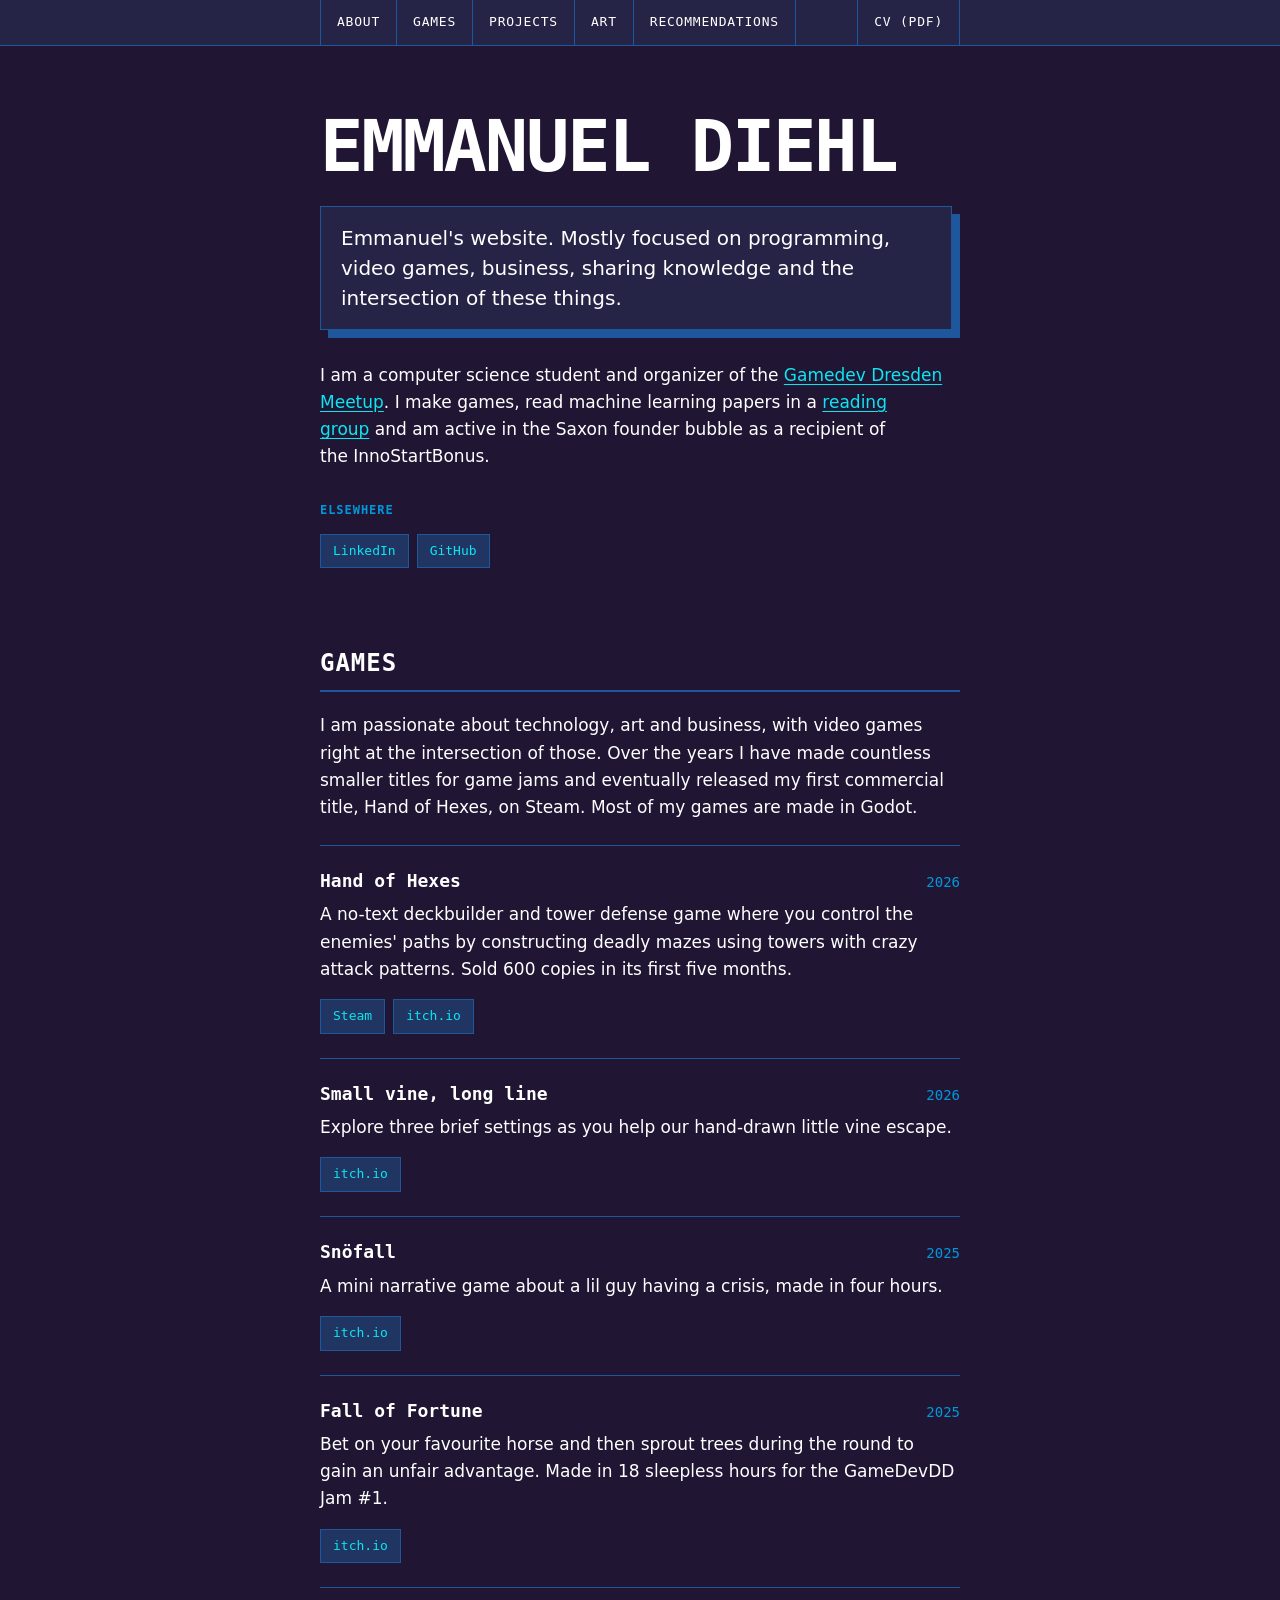
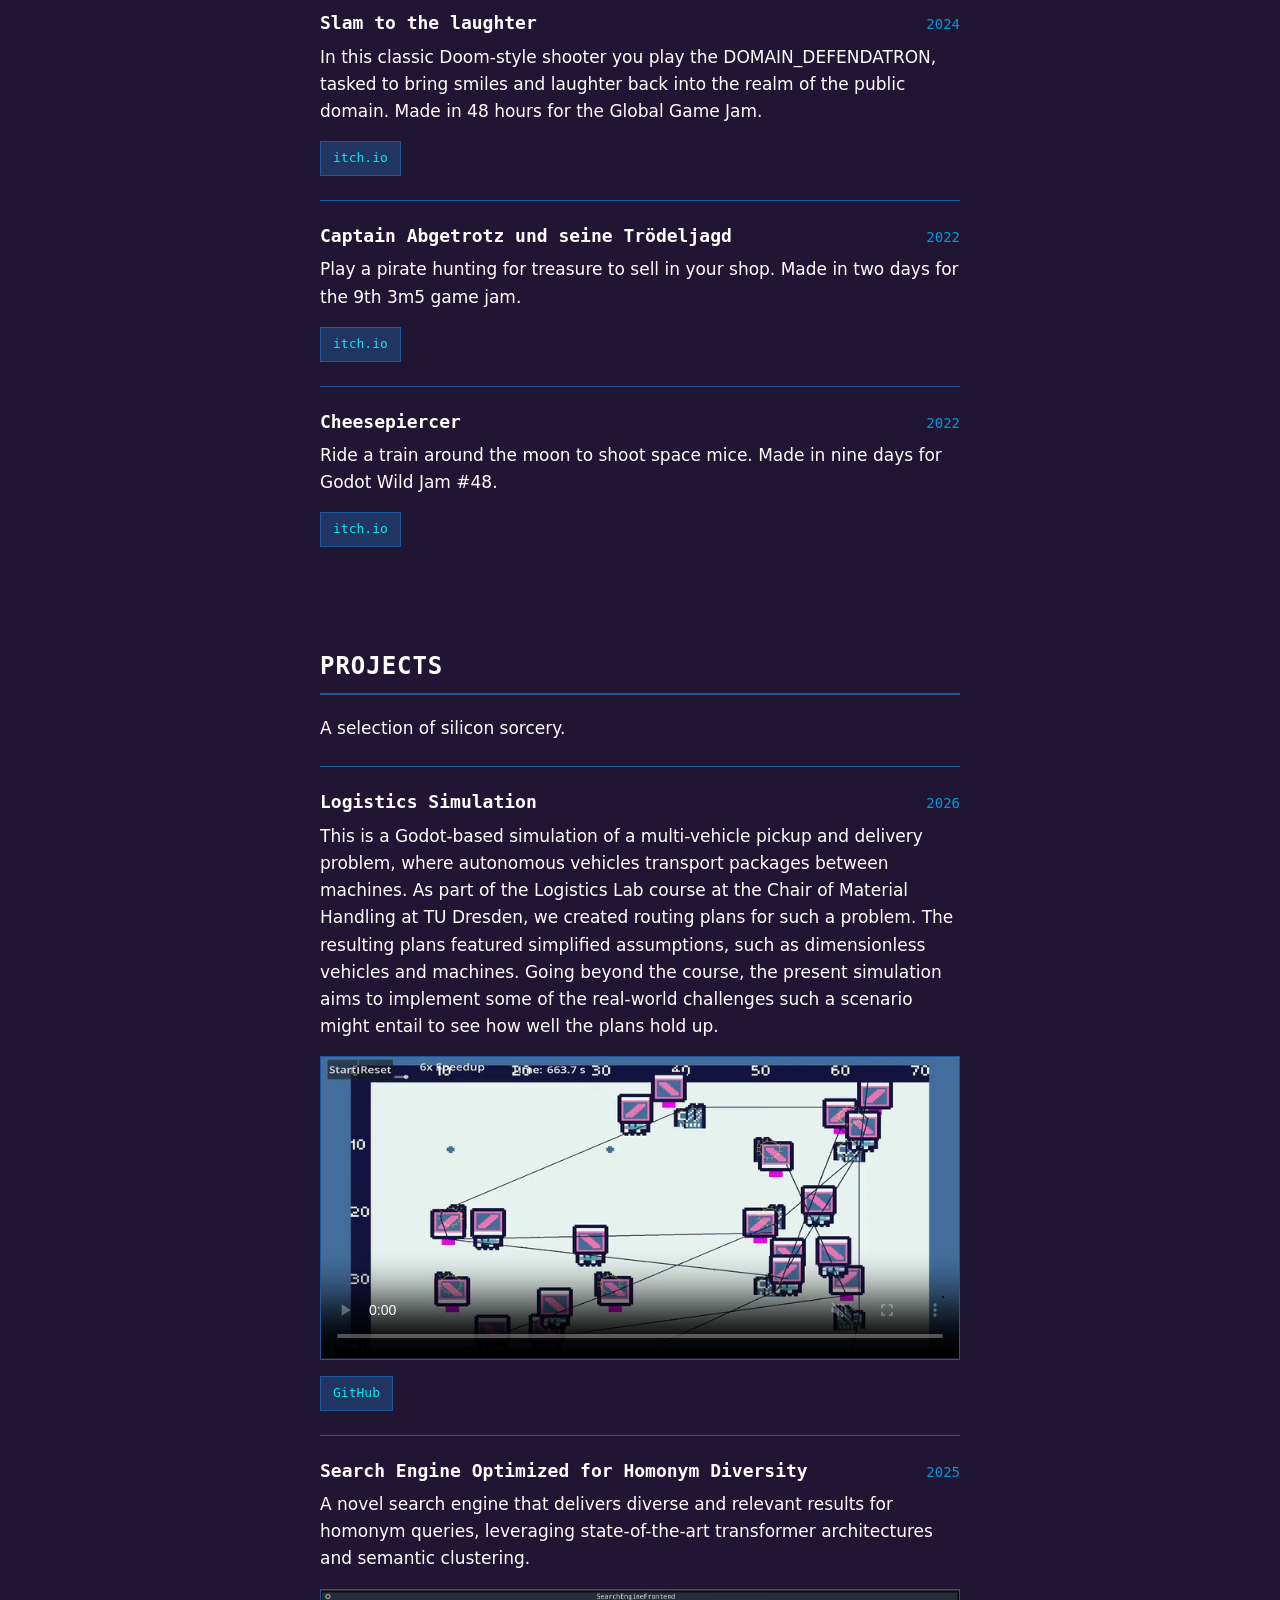
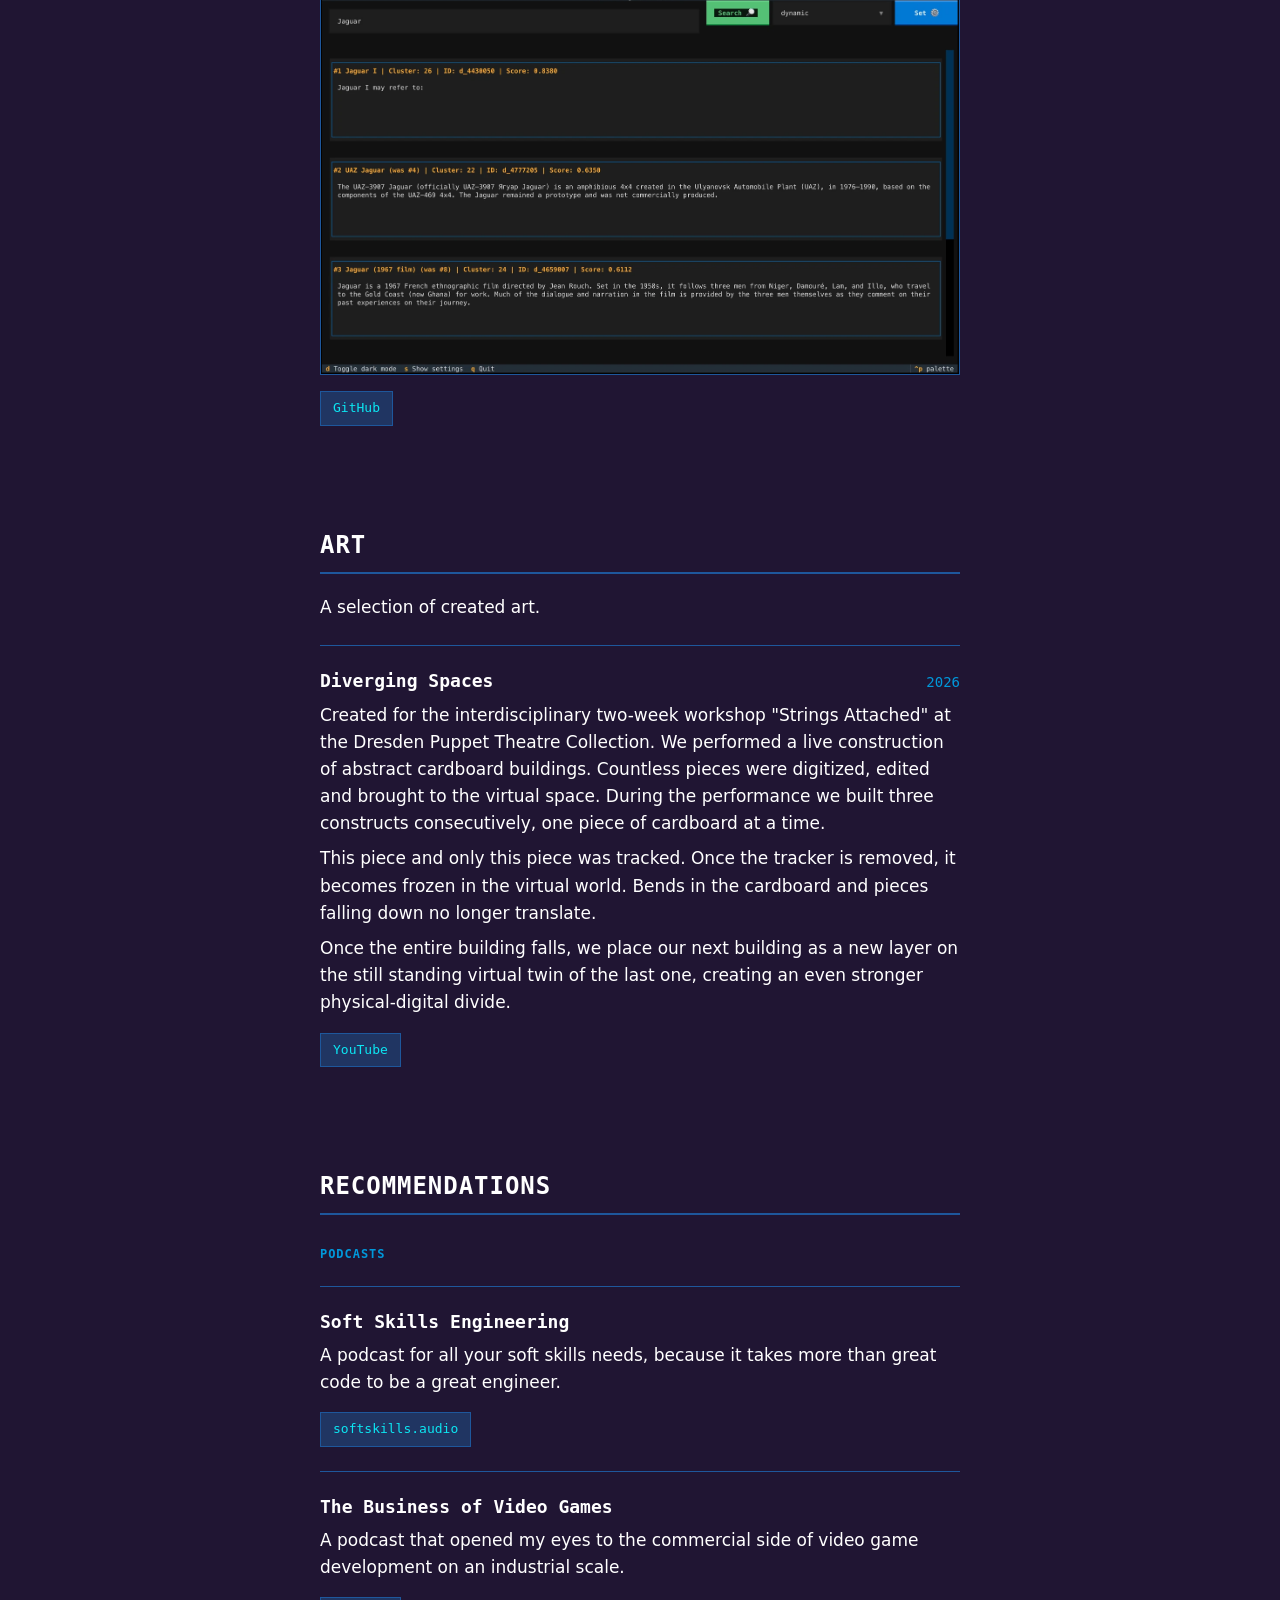
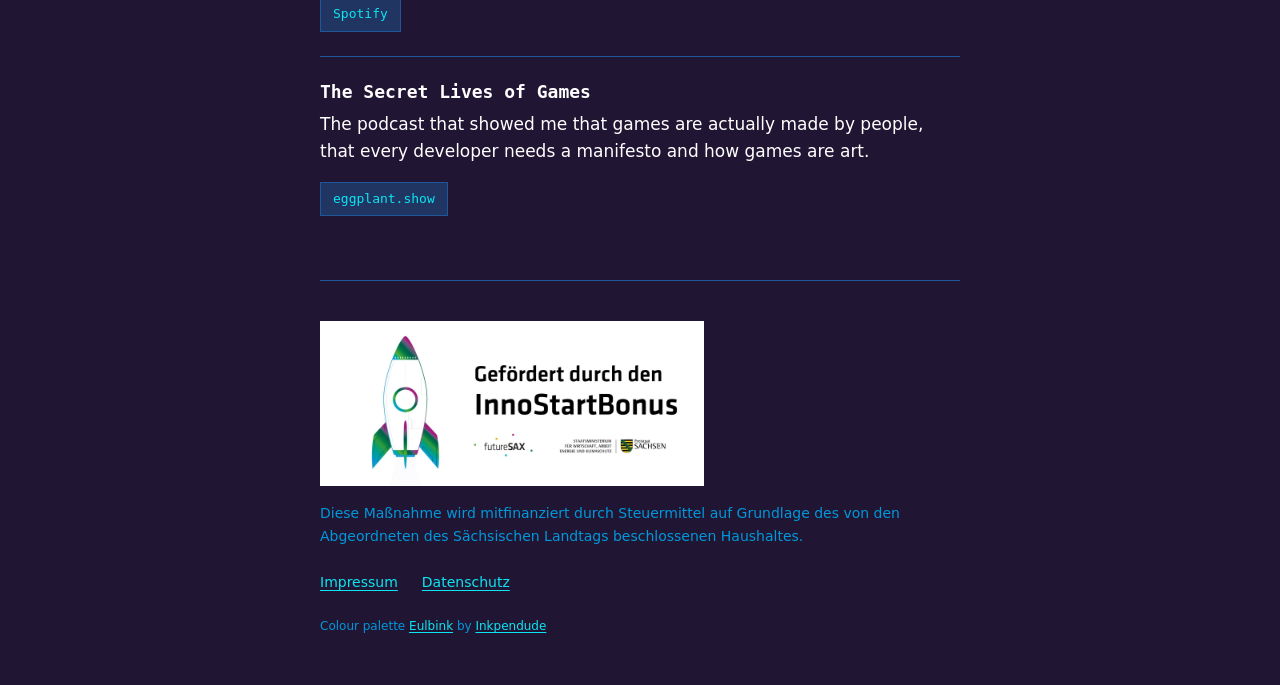
==== index.html @ 9ea5fb0b "intital commit" ====
<!doctype html>
<html lang="en">
<head>
  <meta charset="utf-8">
  <meta name="viewport" content="width=device-width, initial-scale=1">
  <meta name="color-scheme" content="dark">
  <meta name="description" content="Emmanuel's website. Mostly focused on programming, video games, business, sharing knowledge and the intersection of these things.">
  <title>Emmanuel Diehl</title>
  <link rel="stylesheet" href="style.css">
</head>
<body>
  <header>
    <nav>
      <a href="#about">About</a>
      <a href="#games">Games</a>
      <a href="#projects">Projects</a>
      <a href="#art">Art</a>
      <a href="#recommendations">Recommendations</a>
      <a href="Files/cv.pdf">CV (PDF)</a>
    </nav>
  </header>
  <main>

    <section id="about">
      <h1>Emmanuel Diehl</h1>
      <p class="tagline">Emmanuel's website. Mostly focused on programming, video games, business, sharing knowledge and the intersection of these things.</p>
      <p>I am a computer science student and organizer of the <a href="https://www.gamedevdd.de/">Gamedev Dresden Meetup</a>. I make games, read machine learning papers in a <a href="https://ascii-dresden.github.io/reading-group/">reading group</a> and am active in the Saxon founder bubble as a recipient of the InnoStartBonus.</p>
      <h2 class="label">Elsewhere</h2>
      <ul class="links">
        <li><a href="https://www.linkedin.com/in/emmanuel-diehl">LinkedIn</a></li>
        <li><a href="https://github.com/emmdie">GitHub</a></li>
      </ul>
    </section>

    <section id="games">
      <h2>Games</h2>
      <p>I am passionate about technology, art and business, with video games right at the intersection of those. Over the years I have made countless smaller titles for game jams and eventually released my first commercial title, Hand of Hexes, on Steam. Most of my games are made in Godot.</p>
      <ul class="entries">
        <li>
          <h3>Hand of Hexes</h3>
          <time>2026</time>
          <p>A no-text deckbuilder and tower defense game where you control the enemies' paths by constructing deadly mazes using towers with crazy attack patterns. Sold 600 copies in its first five months.</p>
          <ul class="links">
            <li><a href="https://store.steampowered.com/app/3238220/Hand_of_Hexes/">Steam</a></li>
            <li><a href="https://emmdie.itch.io/hand-of-hexes">itch.io</a></li>
          </ul>
        </li>
        <li>
          <h3>Small vine, long line</h3>
          <time>2026</time>
          <p>Explore three brief settings as you help our hand-drawn little vine escape.</p>
          <ul class="links">
            <li><a href="https://emmdie.itch.io/small-vine-long-line">itch.io</a></li>
          </ul>
        </li>
        <li>
          <h3>Snöfall</h3>
          <time>2025</time>
          <p>A mini narrative game about a lil guy having a crisis, made in four hours.</p>
          <ul class="links">
            <li><a href="https://emmdie.itch.io/snfall">itch.io</a></li>
          </ul>
        </li>
        <li>
          <h3>Fall of Fortune</h3>
          <time>2025</time>
          <p>Bet on your favourite horse and then sprout trees during the round to gain an unfair advantage. Made in 18 sleepless hours for the GameDevDD Jam #1.</p>
          <ul class="links">
            <li><a href="https://emmdie.itch.io/fall-of-fortune">itch.io</a></li>
          </ul>
        </li>
        <li>
          <h3>Slam to the laughter</h3>
          <time>2024</time>
          <p>In this classic Doom-style shooter you play the DOMAIN_DEFENDATRON, tasked to bring smiles and laughter back into the realm of the public domain. Made in 48 hours for the Global Game Jam.</p>
          <ul class="links">
            <li><a href="https://emmdie.itch.io/slam-to-the-laughter">itch.io</a></li>
          </ul>
        </li>
        <li>
          <h3 lang="de">Captain Abgetrotz und seine Trödeljagd</h3>
          <time>2022</time>
          <p>Play a pirate hunting for treasure to sell in your shop. Made in two days for the 9th 3m5 game jam.</p>
          <ul class="links">
            <li><a href="https://emmdie.itch.io/captain-abgerotzt">itch.io</a></li>
          </ul>
        </li>
        <li>
          <h3>Cheesepiercer</h3>
          <time>2022</time>
          <p>Ride a train around the moon to shoot space mice. Made in nine days for Godot Wild Jam #48.</p>
          <ul class="links">
            <li><a href="https://emmdie.itch.io/cheesepiercer">itch.io</a></li>
          </ul>
        </li>
      </ul>
    </section>

    <section id="projects">
      <h2>Projects</h2>
      <p>A selection of silicon sorcery.</p>
      <ul class="entries">
        <li>
          <h3>Logistics Simulation</h3>
          <time>2026</time>
          <p>This is a Godot-based simulation of a multi-vehicle pickup and delivery problem, where autonomous vehicles transport packages between machines. As part of the Logistics Lab course at the Chair of Material Handling at TU Dresden, we created routing plans for such a problem. The resulting plans featured simplified assumptions, such as dimensionless vehicles and machines. Going beyond the course, the present simulation aims to implement some of the real-world challenges such a scenario might entail to see how well the plans hold up.</p>
          <video src="Files/Projects/LogisticsLab/Simulation.mp4" poster="Files/Projects/LogisticsLab/SimulationPoster.webp" width="800" height="378" autoplay muted loop playsinline controls aria-label="Simulation run in which vehicles drive their planned routes and transport packages between machines"></video>
          <ul class="links">
            <li><a href="https://github.com/emmdie/LogisticSimulation">GitHub</a></li>
          </ul>
        </li>
        <li>
          <h3>Search Engine Optimized for Homonym Diversity</h3>
          <time>2025</time>
          <p>A novel search engine that delivers diverse and relevant results for homonym queries, leveraging state-of-the-art transformer architectures and semantic clustering.</p>
          <img src="Files/Projects/IrPraktikum/Screenshot.webp" width="1463" height="882" alt="Terminal interface of the search engine listing results for the query Jaguar, each with its cluster and score" loading="lazy">
          <ul class="links">
            <li><a href="https://github.com/emmdie/IR_Praktikum">GitHub</a></li>
          </ul>
        </li>
      </ul>
    </section>

    <section id="art">
      <h2>Art</h2>
      <p>A selection of created art.</p>
      <ul class="entries">
        <li>
          <h3>Diverging Spaces</h3>
          <time>2026</time>
          <p>Created for the interdisciplinary two-week workshop "Strings Attached" at the Dresden Puppet Theatre Collection. We performed a live construction of abstract cardboard buildings. Countless pieces were digitized, edited and brought to the virtual space. During the performance we built three constructs consecutively, one piece of cardboard at a time.</p>
          <p>This piece and only this piece was tracked. Once the tracker is removed, it becomes frozen in the virtual world. Bends in the cardboard and pieces falling down no longer translate.</p>
          <p>Once the entire building falls, we place our next building as a new layer on the still standing virtual twin of the last one, creating an even stronger physical-digital divide.</p>
          <ul class="links">
            <li><a href="https://www.youtube.com/watch?v=MiEZhh3xDB0">YouTube</a></li>
          </ul>
        </li>
      </ul>
    </section>

    <section id="recommendations">
      <h2>Recommendations</h2>
      <h3 class="label">Podcasts</h3>
      <ul class="entries">
        <li>
          <h4>Soft Skills Engineering</h4>
          <p>A podcast for all your soft skills needs, because it takes more than great code to be a great engineer.</p>
          <ul class="links">
            <li><a href="https://softskills.audio/">softskills.audio</a></li>
          </ul>
        </li>
        <li>
          <h4>The Business of Video Games</h4>
          <p>A podcast that opened my eyes to the commercial side of video game development on an industrial scale.</p>
          <ul class="links">
            <li><a href="https://open.spotify.com/show/5p1x8yXzt2gleBaw4Ic6Ak">Spotify</a></li>
          </ul>
        </li>
        <li>
          <h4>The Secret Lives of Games</h4>
          <p>The podcast that showed me that games are actually made by people, that every developer needs a manifesto and how games are art.</p>
          <ul class="links">
            <li><a href="https://eggplant.show/">eggplant.show</a></li>
          </ul>
        </li>
      </ul>
    </section>

  </main>
  <footer>
    <div class="funding" lang="de">
      <img src="Files/Images/InnoStartBonus.webp" width="960" height="412" alt="Gefördert durch den InnoStartBonus. futureSAX. Staatsministerium für Wirtschaft, Arbeit, Energie und Klimaschutz. Freistaat Sachsen." loading="lazy">
      <p>Diese Maßnahme wird mitfinanziert durch Steuermittel auf Grundlage des von den Abgeordneten des Sächsischen Landtags beschlossenen Haushaltes.</p>
    </div>
    <ul lang="de">
      <li><a href="impressum.html">Impressum</a></li>
      <li><a href="datenschutz.html">Datenschutz</a></li>
    </ul>
    <p class="credit" lang="en">Colour palette <a href="https://lospec.com/palette-list/eulbink">Eulbink</a> by <a href="https://lospec.com/inkpendude">Inkpendude</a></p>
  </footer>
</body>
</html>
---- style.css ----
:root {
  --background: #201533;
  --surface: #252446;
  --raised: #203562;
  --line: #1e579c;
  --muted: #0098db;
  --accent: #0ce6f2;
  --text: #ffffff;
  --sans: system-ui, sans-serif;
  --mono: ui-monospace, "Cascadia Code", "Source Code Pro", Menlo, Consolas, "DejaVu Sans Mono", monospace;
  --measure: 40rem;
  --gutter: 1rem;
  color-scheme: dark;
}

*,
*::before,
*::after {
  box-sizing: border-box;
}

html {
  background: var(--background);
  color: var(--text);
  font-family: var(--sans);
  line-height: 1.6;
  scroll-padding-top: 5.5rem;
  -webkit-text-size-adjust: 100%;
  text-size-adjust: 100%;
}

body {
  margin: 0;
  font-size: 1.0625rem;
}

header {
  position: sticky;
  top: 0;
  z-index: 1;
  background: var(--surface);
  border-bottom: 1px solid var(--line);
}

nav {
  display: grid;
  grid-template-columns: repeat(3, auto);
}

nav a {
  padding: 0.75rem 0.5rem;
  font-family: var(--mono);
  font-size: 0.75rem;
  letter-spacing: 0.06em;
  text-align: center;
  text-transform: uppercase;
  text-decoration: none;
  color: var(--text);
  border-right: 1px solid var(--line);
  border-bottom: 1px solid var(--line);
}

nav a:nth-child(3n) {
  border-right: 0;
}

nav a:nth-child(n + 4) {
  border-bottom: 0;
}

nav a:focus-visible {
  outline-offset: -2px;
}

main,
footer {
  width: min(100% - 2 * var(--gutter), var(--measure));
  margin-inline: auto;
}

section {
  padding-block: 2.5rem;
}

section:first-child {
  padding-top: 4rem;
}

.legal {
  padding-block: 4rem 2.5rem;
}

h1,
h2,
h3,
h4 {
  margin: 0;
  font-family: var(--mono);
  line-height: 1.25;
  text-wrap: balance;
}

h1 {
  margin-bottom: 1.5rem;
  overflow-wrap: break-word;
  font-size: clamp(2.5rem, 10vw, 4.5rem);
  line-height: 1;
  letter-spacing: -0.03em;
  text-transform: uppercase;
}

h2 {
  margin-bottom: 1.25rem;
  padding-bottom: 0.75rem;
  font-size: 1.5rem;
  letter-spacing: 0.04em;
  text-transform: uppercase;
  border-bottom: 2px solid var(--line);
}

.label {
  margin: 2rem 0 0;
  padding: 0;
  font-size: 0.75rem;
  letter-spacing: 0.08em;
  text-transform: uppercase;
  color: var(--muted);
  border: 0;
}

p {
  margin: 0 0 1rem;
  text-wrap: pretty;
}

a {
  color: var(--accent);
  text-underline-offset: 0.2em;
}

a:hover {
  color: var(--background);
  background: var(--accent);
}

a:focus-visible {
  outline: 2px solid var(--accent);
  outline-offset: 2px;
}

::selection {
  color: var(--background);
  background: var(--accent);
}

img,
video {
  display: block;
  max-width: 100%;
  height: auto;
}

.tagline {
  margin: 0 0.5rem 2rem 0;
  padding: 1rem 1.25rem;
  font-size: 1.25rem;
  line-height: 1.5;
  background: var(--surface);
  border: 1px solid var(--line);
  box-shadow: 0.5rem 0.5rem 0 var(--line);
}

.entries {
  margin: 1.5rem 0 0;
  padding: 0;
  list-style: none;
}

.entries > li {
  display: grid;
  grid-template-columns: 1fr auto;
  align-items: baseline;
  column-gap: 1rem;
  padding-block: 1.5rem;
  border-top: 1px solid var(--line);
}

.entries > li > * {
  grid-column: 1 / -1;
}

.entries h3,
.entries h4 {
  grid-column: 1;
  font-size: 1.125rem;
}

.entries time {
  grid-column: 2;
  font-family: var(--mono);
  font-size: 0.875rem;
  color: var(--muted);
}

.entries p {
  margin: 0.5rem 0 0;
}

.entries img,
.entries video {
  margin-top: 1rem;
  border: 1px solid var(--line);
}

.links {
  display: flex;
  flex-wrap: wrap;
  gap: 0.5rem;
  margin: 1rem 0 0;
  padding: 0;
  list-style: none;
}

.links a {
  display: block;
  padding: 0.375rem 0.75rem;
  font-family: var(--mono);
  font-size: 0.8125rem;
  text-decoration: none;
  background: var(--raised);
  border: 1px solid var(--line);
}

.links a:hover {
  background: var(--accent);
  border-color: var(--accent);
}

footer {
  padding-block: 2.5rem 3rem;
  font-size: 0.875rem;
  border-top: 1px solid var(--line);
}

.funding img {
  width: 24rem;
}

.funding p {
  margin-top: 1rem;
  color: var(--muted);
}

footer ul {
  display: flex;
  gap: 1.5rem;
  margin: 1.5rem 0 0;
  padding: 0;
  list-style: none;
}

.credit {
  margin: 1.5rem 0 0;
  font-size: 0.75rem;
  color: var(--muted);
}

.legal h2 {
  margin: 2rem 0 0.5rem;
  padding: 0;
  font-size: 1rem;
  letter-spacing: 0;
  text-transform: none;
  border: 0;
}

@media (prefers-reduced-motion: no-preference) {
  html {
    scroll-behavior: smooth;
  }
}

@media (min-width: 42rem) {
  html {
    scroll-padding-top: 3rem;
  }

  nav {
    display: flex;
    width: min(100% - 2 * var(--gutter), var(--measure));
    margin-inline: auto;
  }

  nav a {
    padding: 0.75rem 1rem;
    font-size: 0.8125rem;
    border-bottom: 0;
  }

  nav a:nth-child(3n) {
    border-right: 1px solid var(--line);
  }

  nav a:first-child,
  nav a:last-child {
    border-left: 1px solid var(--line);
  }

  nav a:last-child {
    margin-left: auto;
  }
}
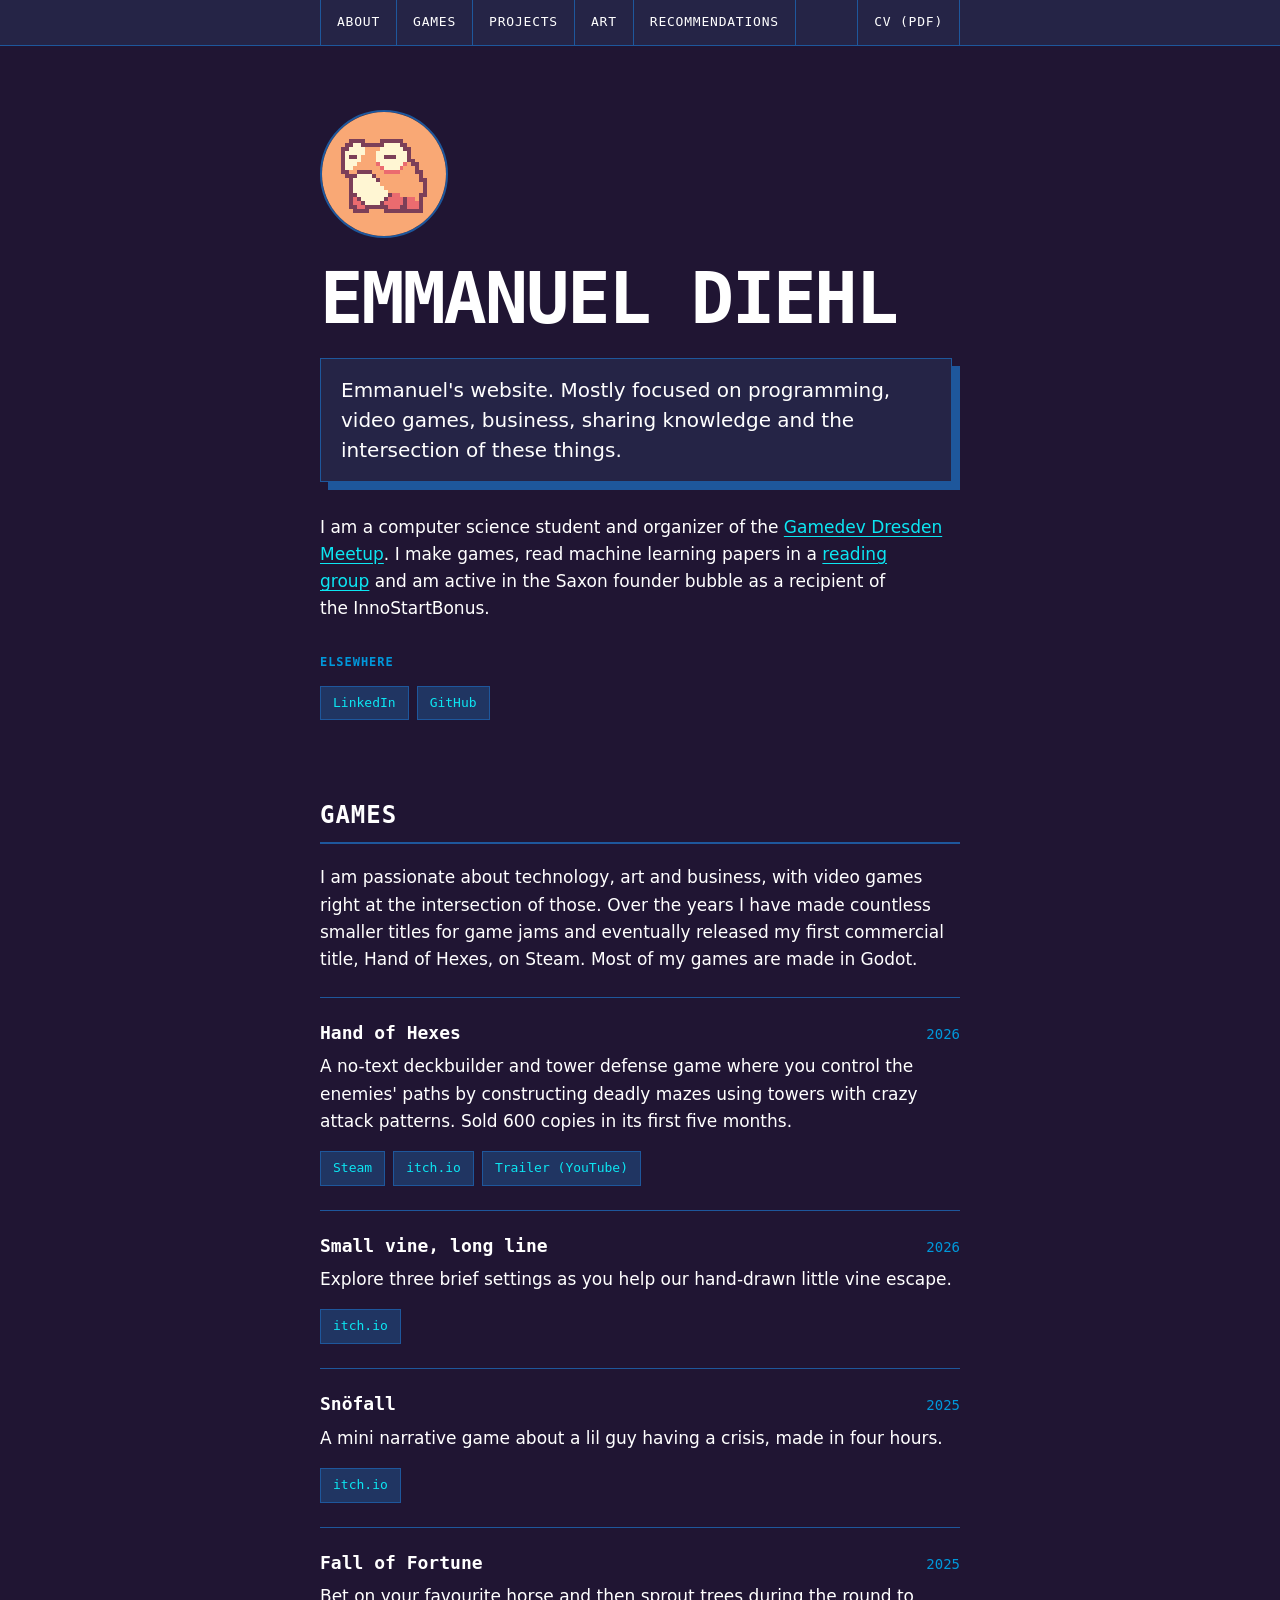
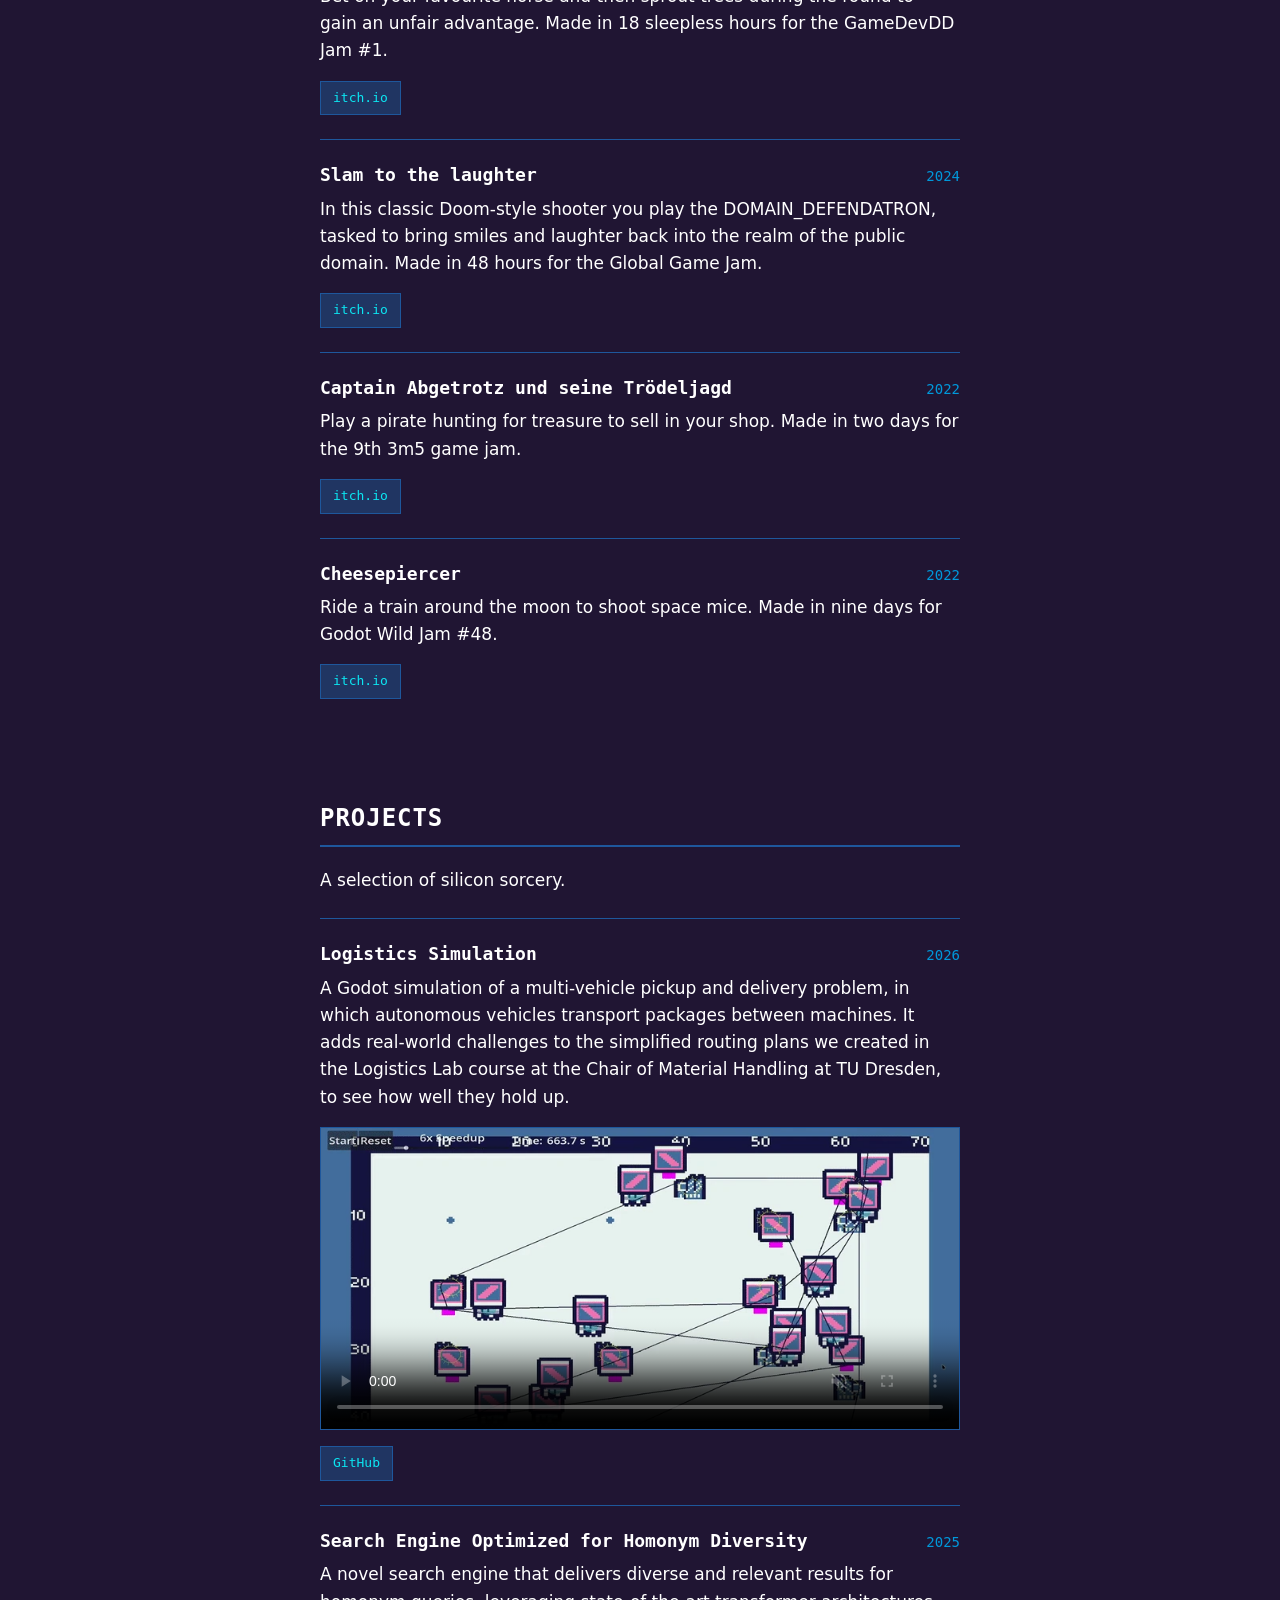
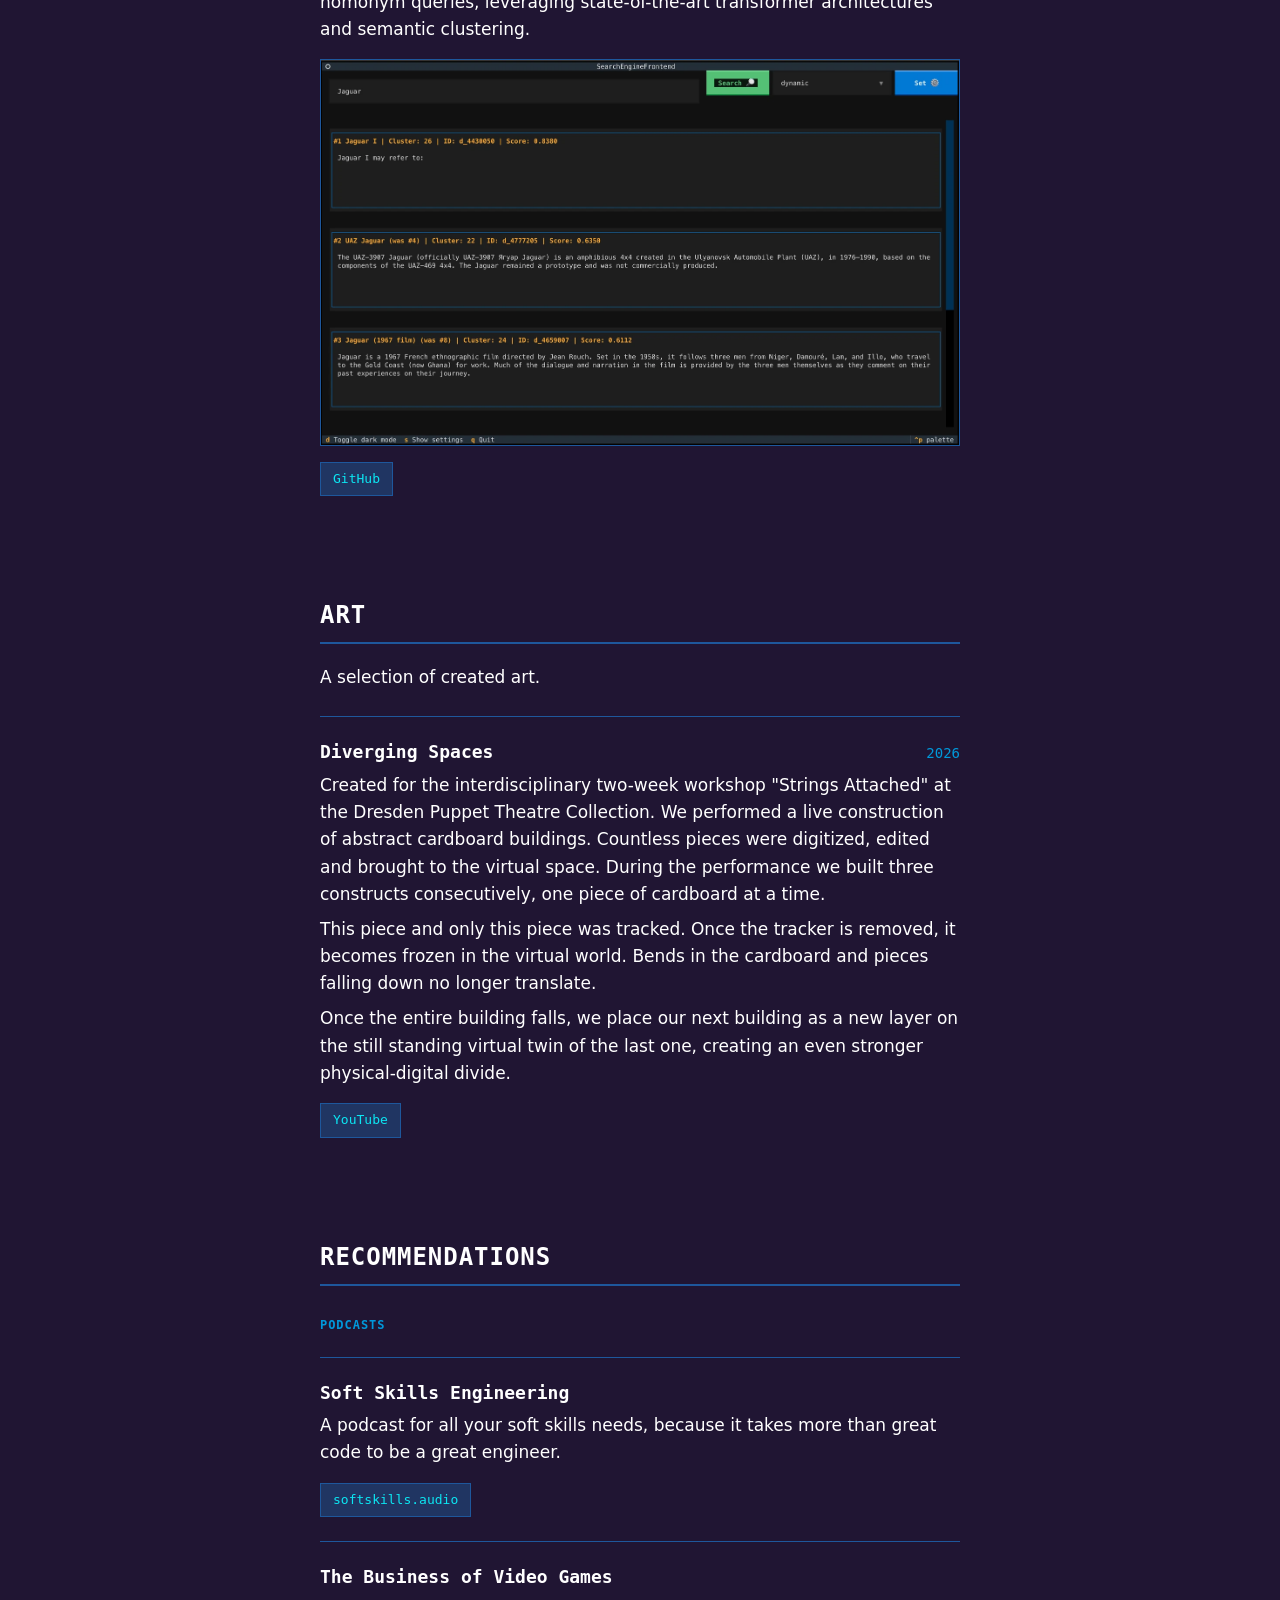
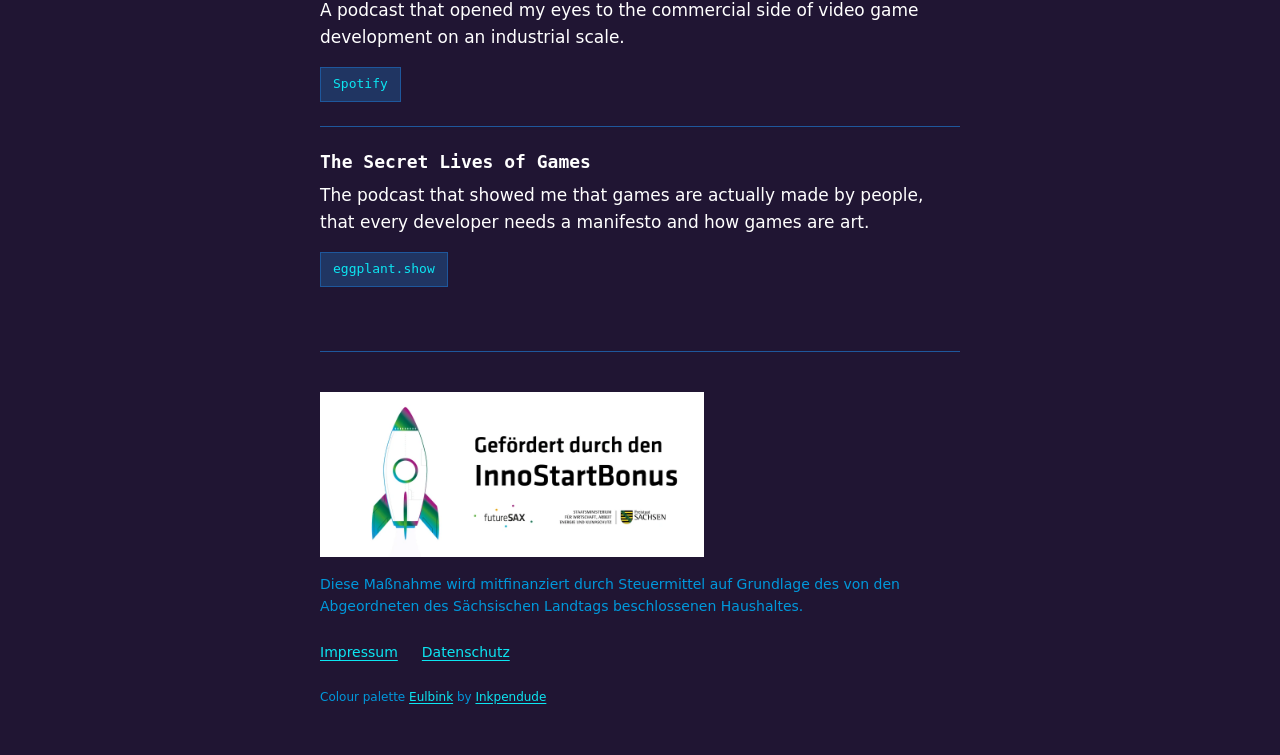
==== commit 0642a04e: "first revision" ====
--- a/index.html
+++ b/index.html
@@ -7,6 +7,7 @@
   <meta name="description" content="Emmanuel's website. Mostly focused on programming, video games, business, sharing knowledge and the intersection of these things.">
   <title>Emmanuel Diehl</title>
   <link rel="stylesheet" href="style.css">
+  <link rel="icon" href="Files/Images/favicon.png" type="image/png">
 </head>
 <body>
   <header>
@@ -22,6 +23,7 @@
   <main>
 
     <section id="about">
+      <img class="avatar" src="Files/Images/frog.webp" width="256" height="256" alt="Pixel art of a frog">
       <h1>Emmanuel Diehl</h1>
       <p class="tagline">Emmanuel's website. Mostly focused on programming, video games, business, sharing knowledge and the intersection of these things.</p>
       <p>I am a computer science student and organizer of the <a href="https://www.gamedevdd.de/">Gamedev Dresden Meetup</a>. I make games, read machine learning papers in a <a href="https://ascii-dresden.github.io/reading-group/">reading group</a> and am active in the Saxon founder bubble as a recipient of the InnoStartBonus.</p>
@@ -43,6 +45,7 @@
           <ul class="links">
             <li><a href="https://store.steampowered.com/app/3238220/Hand_of_Hexes/">Steam</a></li>
             <li><a href="https://emmdie.itch.io/hand-of-hexes">itch.io</a></li>
+            <li><a href="https://youtu.be/g1uG6g0LF_8">Trailer (YouTube)</a></li>
           </ul>
         </li>
         <li>
@@ -103,7 +106,7 @@
         <li>
           <h3>Logistics Simulation</h3>
           <time>2026</time>
-          <p>This is a Godot-based simulation of a multi-vehicle pickup and delivery problem, where autonomous vehicles transport packages between machines. As part of the Logistics Lab course at the Chair of Material Handling at TU Dresden, we created routing plans for such a problem. The resulting plans featured simplified assumptions, such as dimensionless vehicles and machines. Going beyond the course, the present simulation aims to implement some of the real-world challenges such a scenario might entail to see how well the plans hold up.</p>
+          <p>A Godot simulation of a multi-vehicle pickup and delivery problem, in which autonomous vehicles transport packages between machines. It adds real-world challenges to the simplified routing plans we created in the Logistics Lab course at the Chair of Material Handling at TU Dresden, to see how well they hold up.</p>
           <video src="Files/Projects/LogisticsLab/Simulation.mp4" poster="Files/Projects/LogisticsLab/SimulationPoster.webp" width="800" height="378" autoplay muted loop playsinline controls aria-label="Simulation run in which vehicles drive their planned routes and transport packages between machines"></video>
           <ul class="links">
             <li><a href="https://github.com/emmdie/LogisticSimulation">GitHub</a></li>
--- a/style.css
+++ b/style.css
@@ -160,6 +160,14 @@
   height: auto;
 }
 
+.avatar {
+  width: 8rem;
+  margin-bottom: 1.5rem;
+  border: 2px solid var(--line);
+  border-radius: 50%;
+  image-rendering: pixelated;
+}
+
 .tagline {
   margin: 0 0.5rem 2rem 0;
   padding: 1rem 1.25rem;
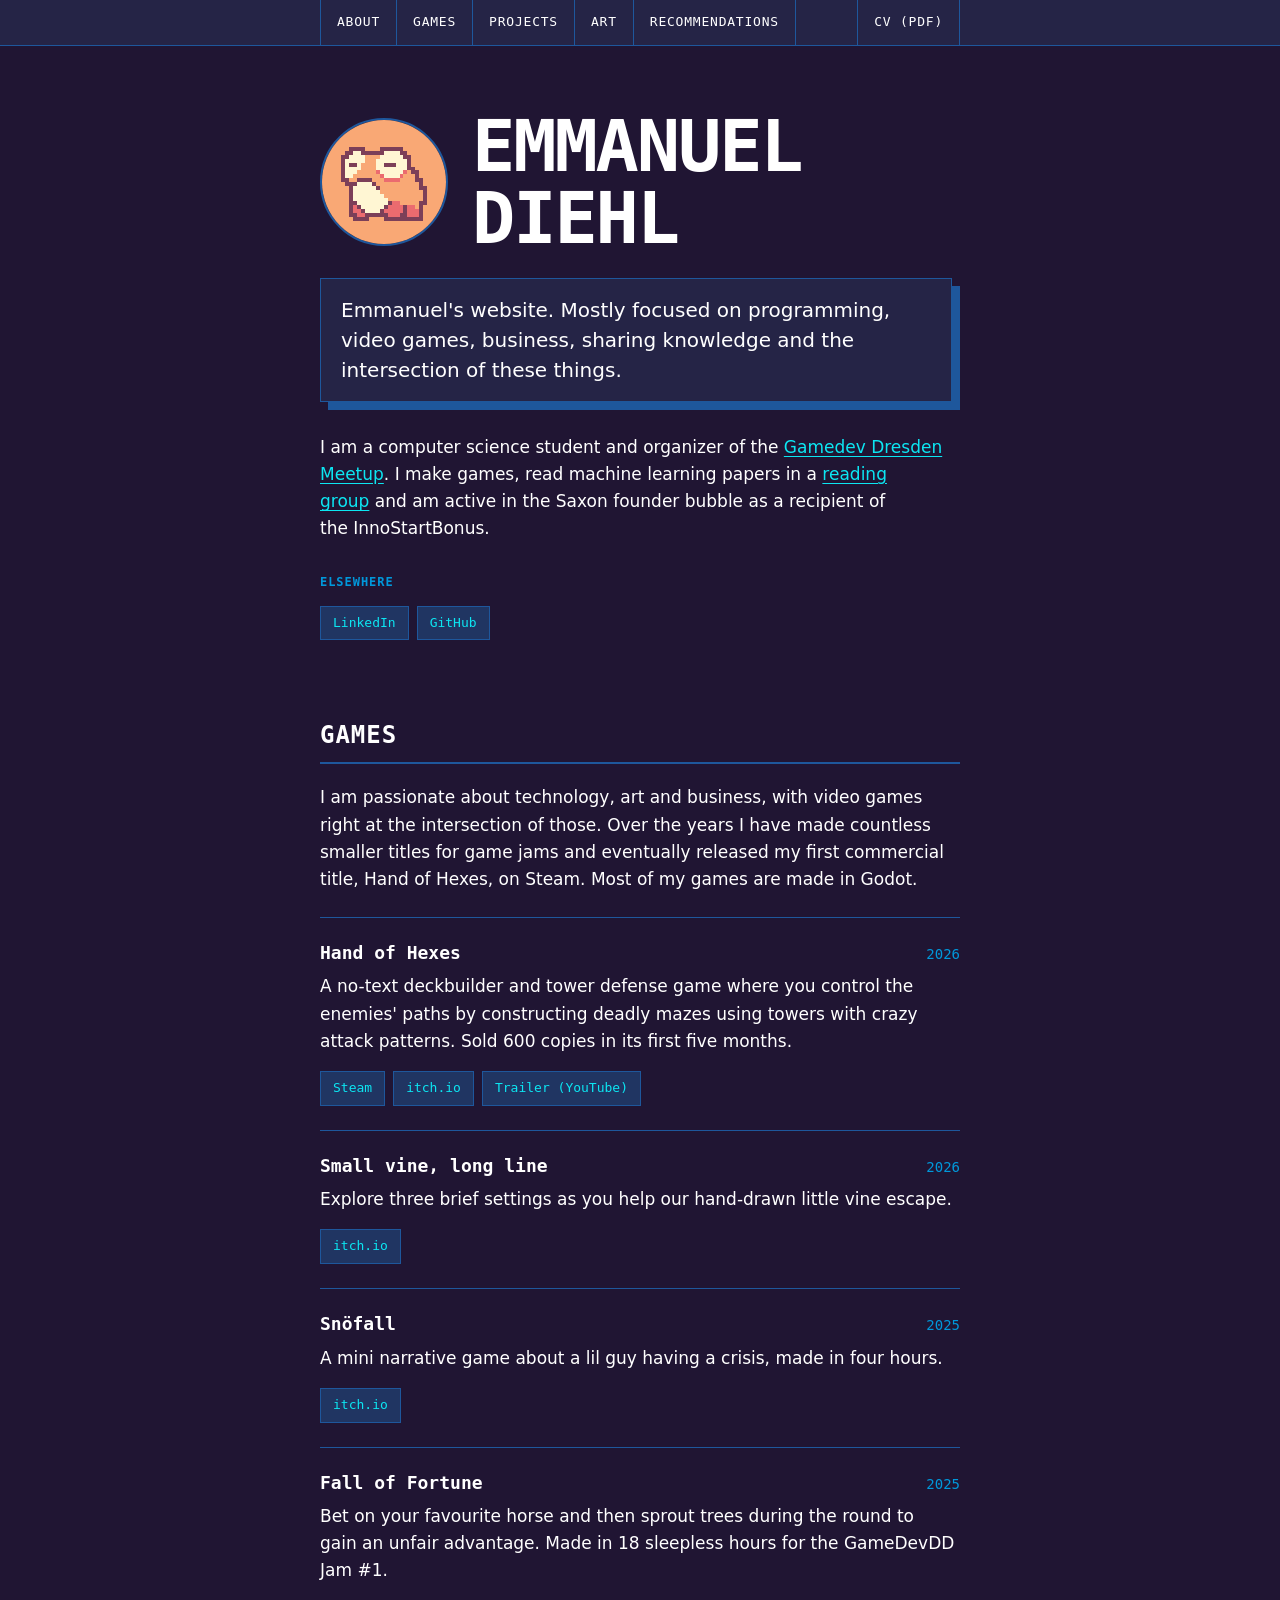
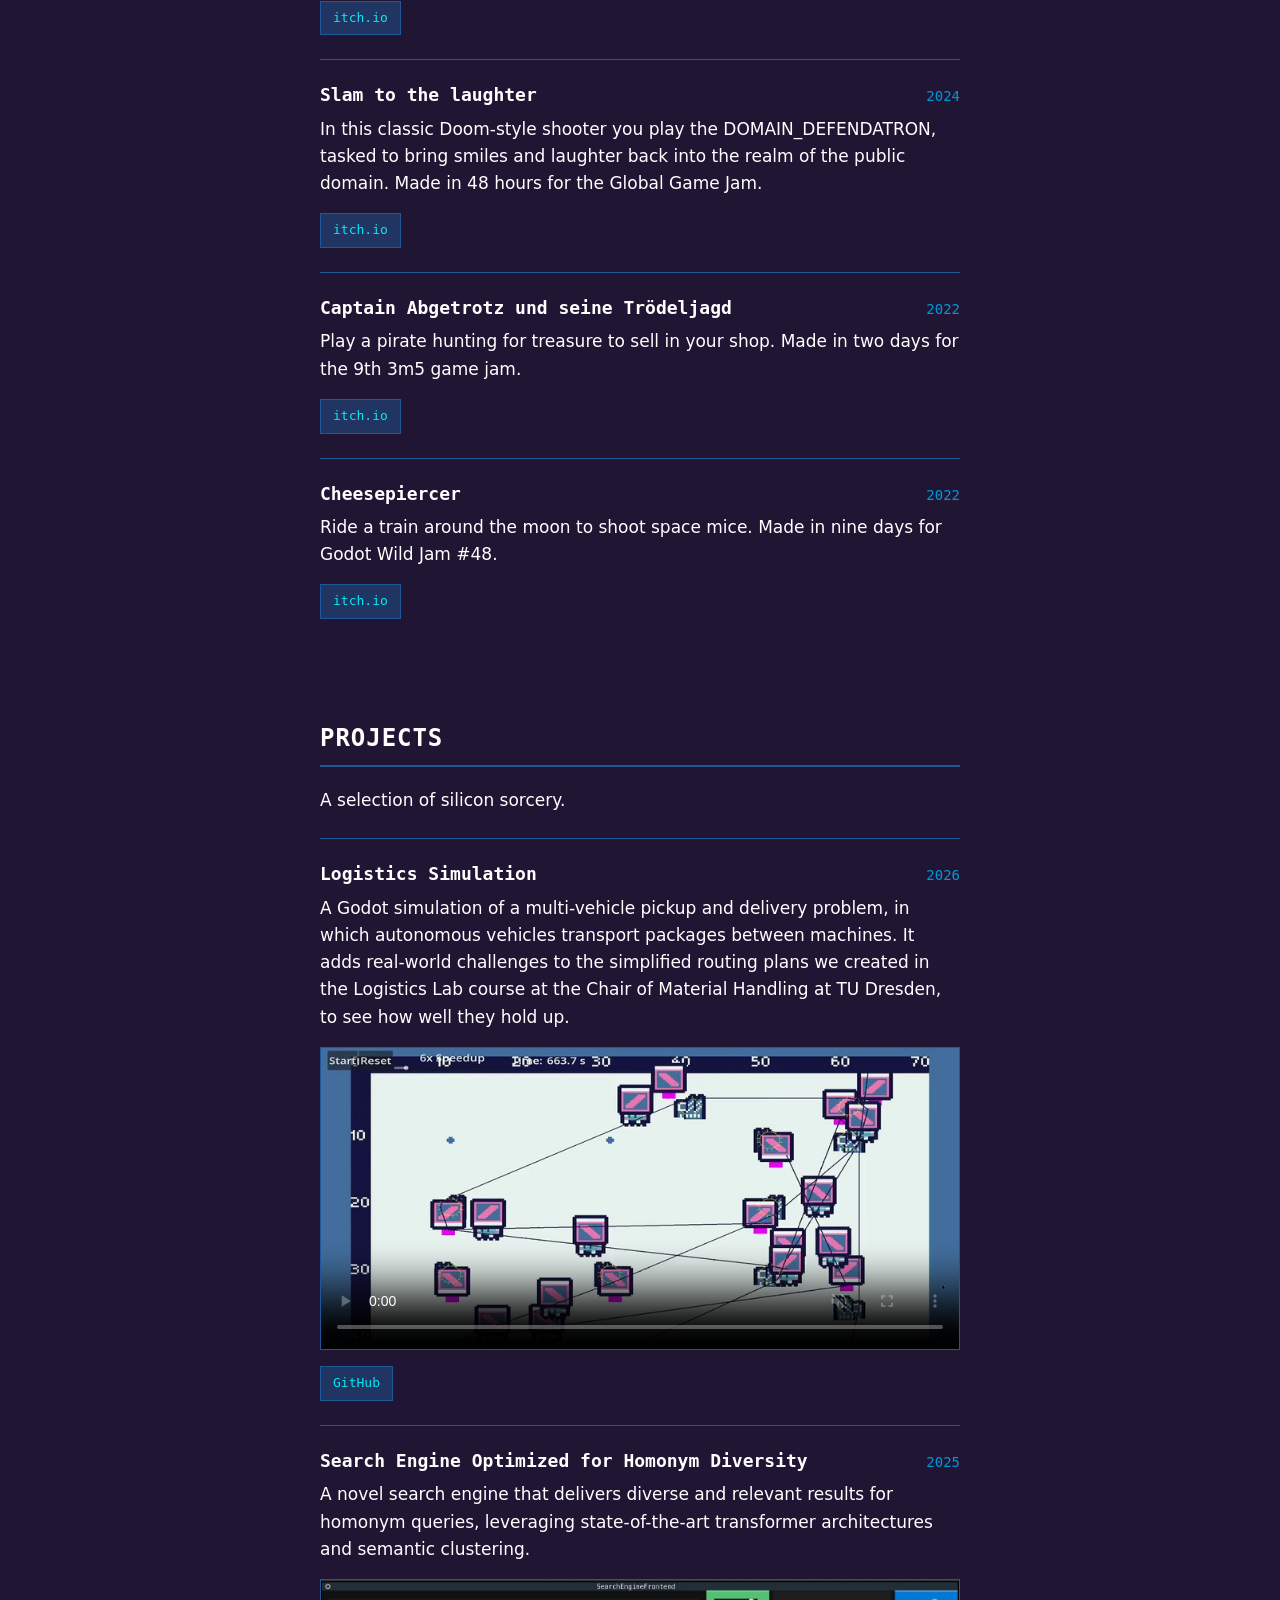
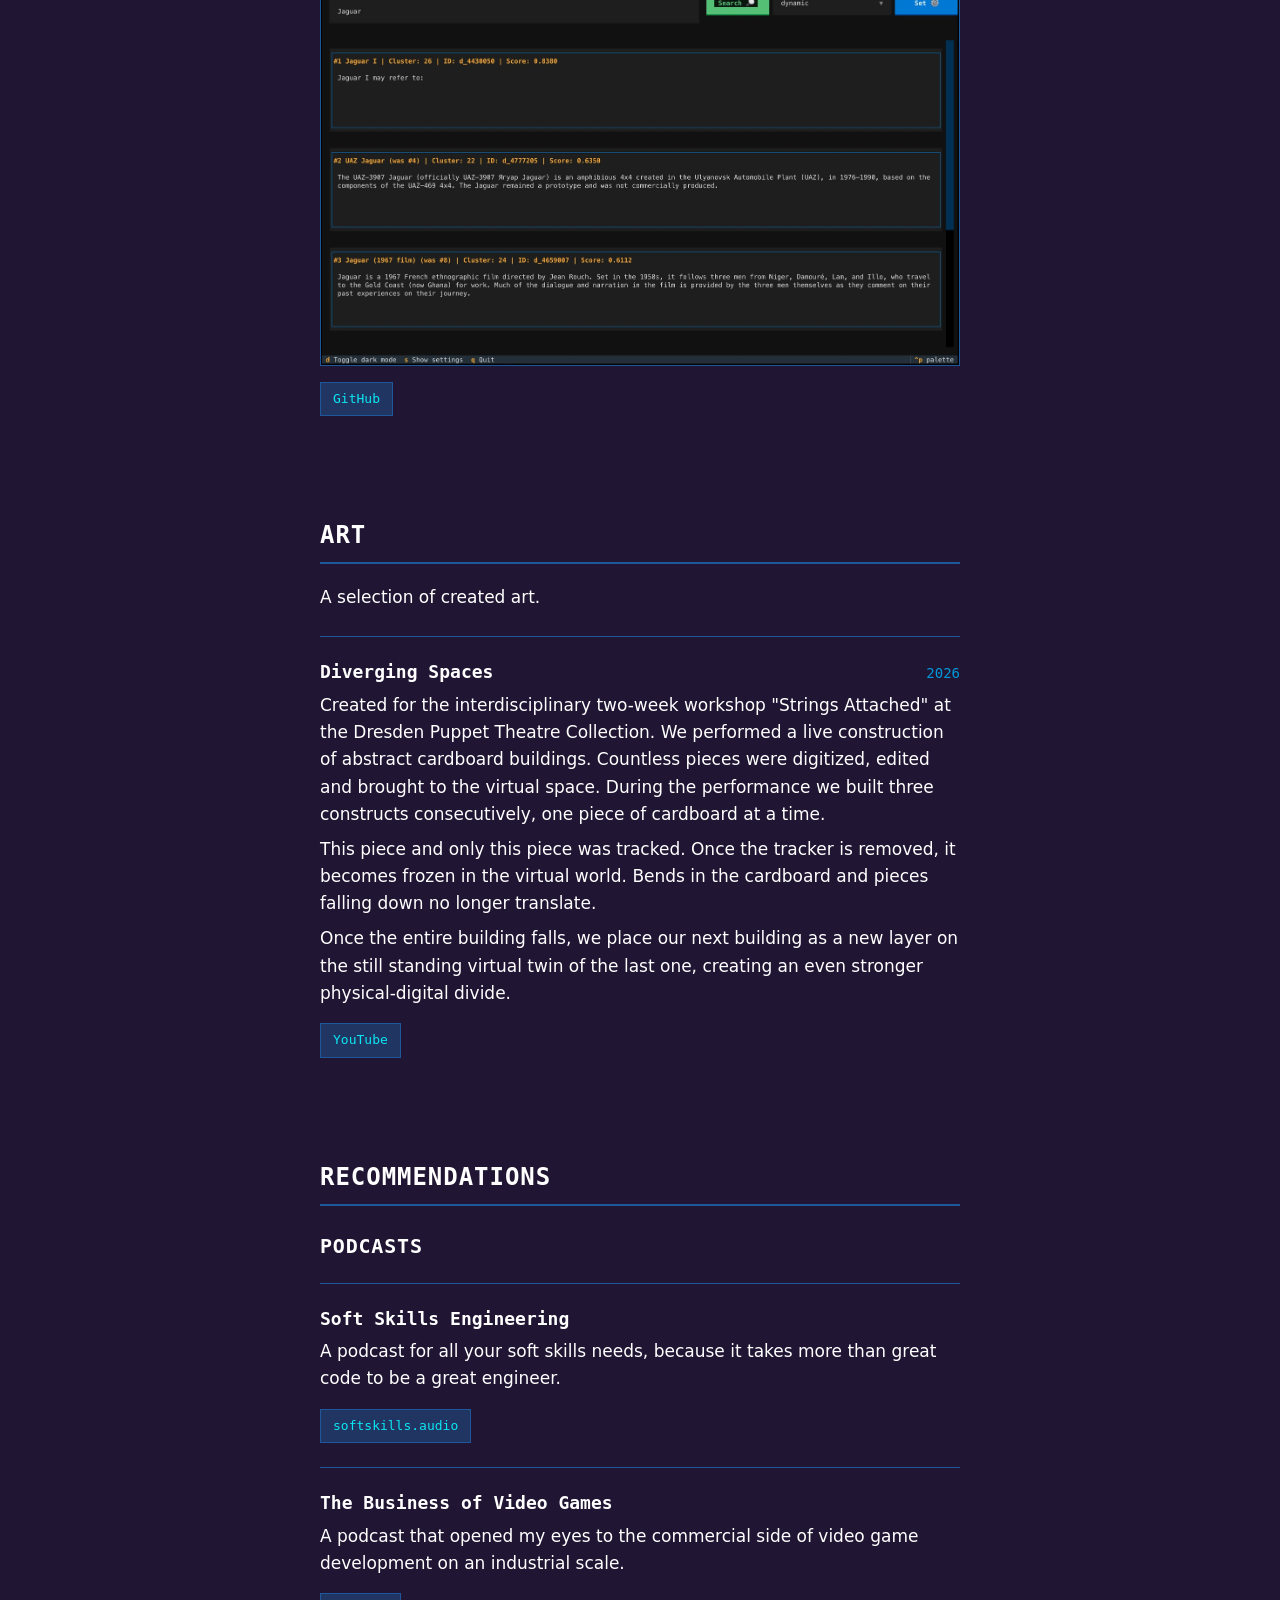
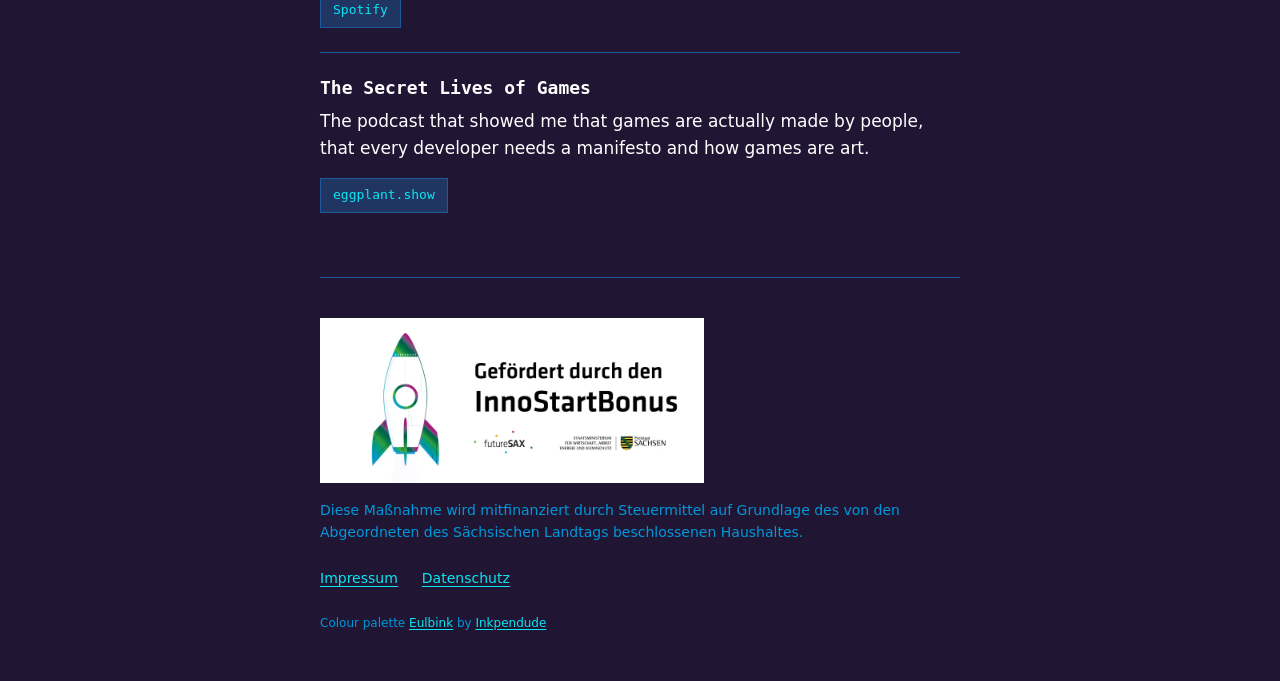
==== commit 7fd76a0b: "move frog" ====
--- a/index.html
+++ b/index.html
@@ -23,8 +23,10 @@
   <main>
 
     <section id="about">
-      <img class="avatar" src="Files/Images/frog.webp" width="256" height="256" alt="Pixel art of a frog">
-      <h1>Emmanuel Diehl</h1>
+      <div class="intro">
+        <img class="avatar" src="Files/Images/frog.webp" width="256" height="256" alt="Pixel art of a frog">
+        <h1>Emmanuel Diehl</h1>
+      </div>
       <p class="tagline">Emmanuel's website. Mostly focused on programming, video games, business, sharing knowledge and the intersection of these things.</p>
       <p>I am a computer science student and organizer of the <a href="https://www.gamedevdd.de/">Gamedev Dresden Meetup</a>. I make games, read machine learning papers in a <a href="https://ascii-dresden.github.io/reading-group/">reading group</a> and am active in the Saxon founder bubble as a recipient of the InnoStartBonus.</p>
       <h2 class="label">Elsewhere</h2>
@@ -143,7 +145,7 @@
 
     <section id="recommendations">
       <h2>Recommendations</h2>
-      <h3 class="label">Podcasts</h3>
+      <h3>Podcasts</h3>
       <ul class="entries">
         <li>
           <h4>Soft Skills Engineering</h4>
--- a/style.css
+++ b/style.css
@@ -118,6 +118,13 @@
   border-bottom: 2px solid var(--line);
 }
 
+section > h3 {
+  margin-top: 1.75rem;
+  font-size: 1.25rem;
+  letter-spacing: 0.04em;
+  text-transform: uppercase;
+}
+
 .label {
   margin: 2rem 0 0;
   padding: 0;
@@ -160,9 +167,21 @@
   height: auto;
 }
 
+.intro {
+  display: flex;
+  align-items: center;
+  gap: 1rem;
+  margin-bottom: 1.5rem;
+}
+
+.intro h1 {
+  min-width: 0;
+  margin: 0;
+}
+
 .avatar {
-  width: 8rem;
-  margin-bottom: 1.5rem;
+  flex: none;
+  width: 4.5rem;
   border: 2px solid var(--line);
   border-radius: 50%;
   image-rendering: pixelated;
@@ -299,6 +318,14 @@
     margin-inline: auto;
   }
 
+  .intro {
+    gap: 1.5rem;
+  }
+
+  .avatar {
+    width: 8rem;
+  }
+
   nav a {
     padding: 0.75rem 1rem;
     font-size: 0.8125rem;
